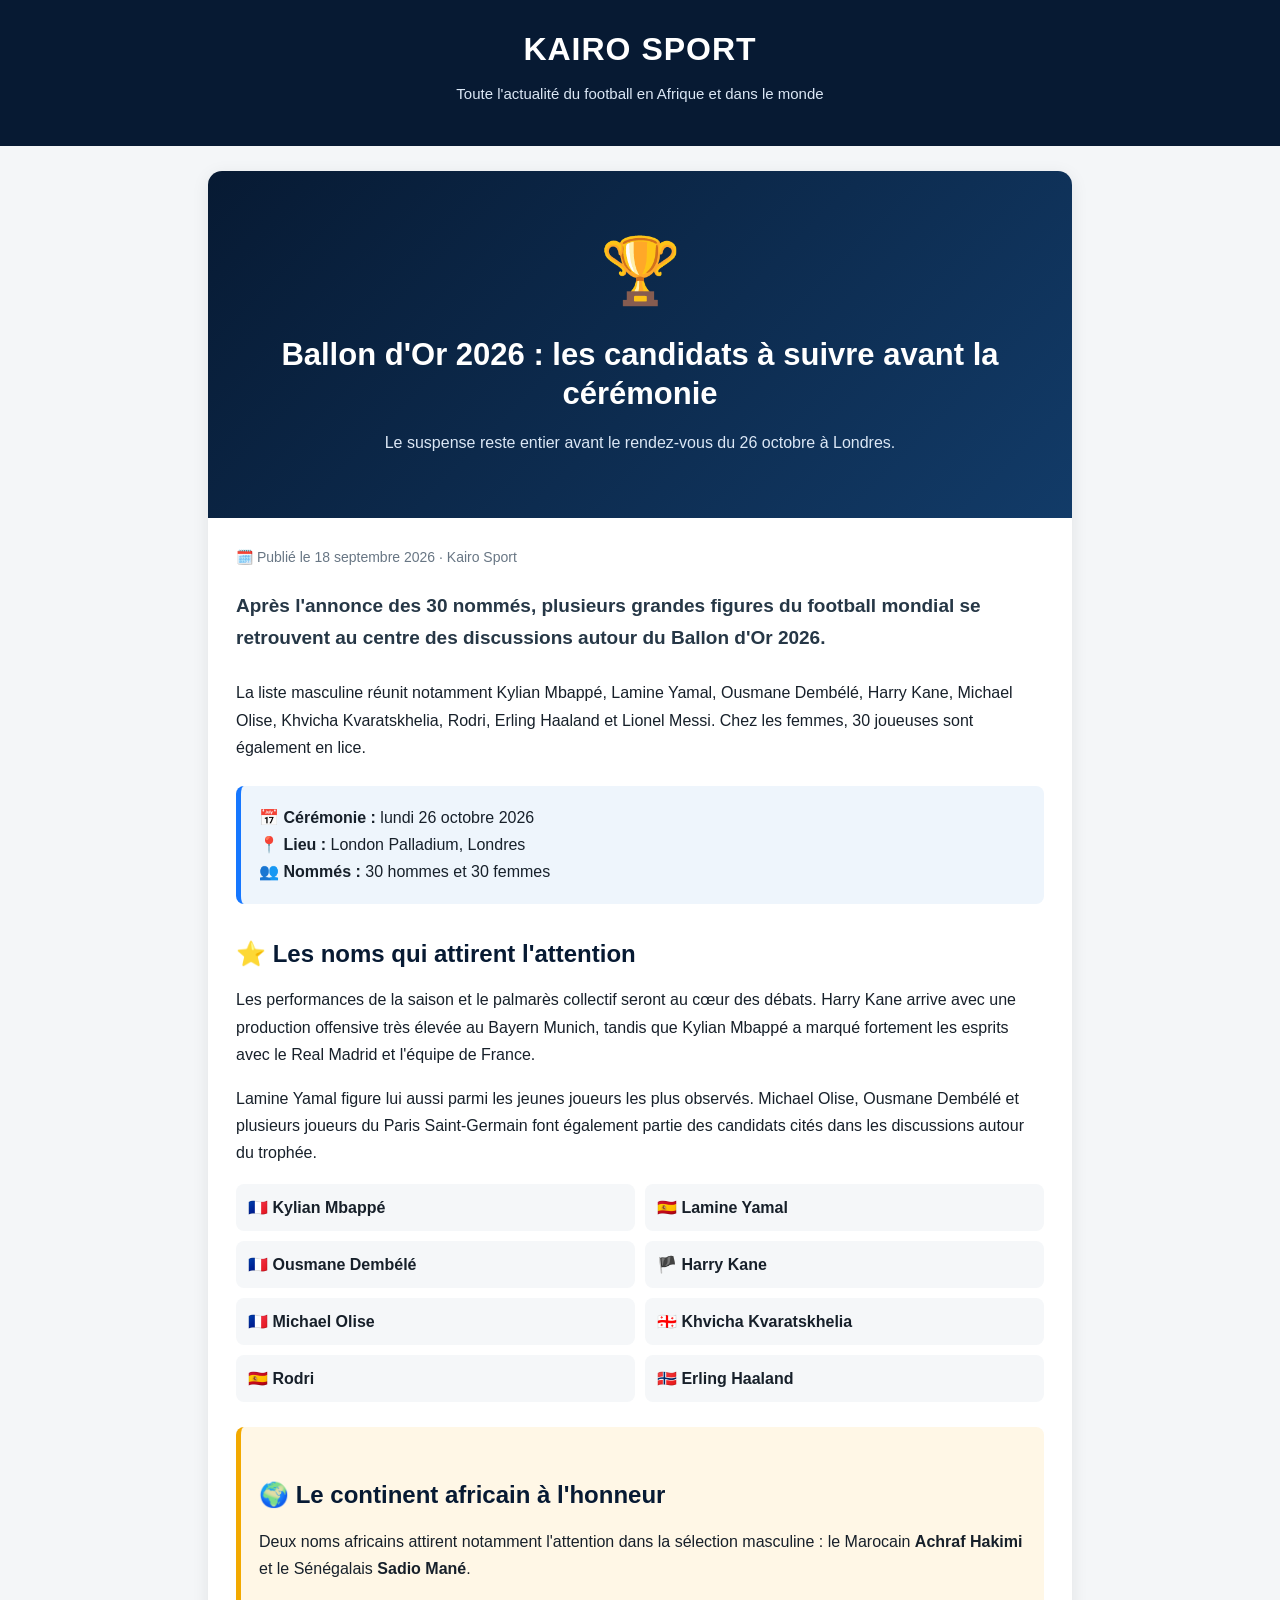
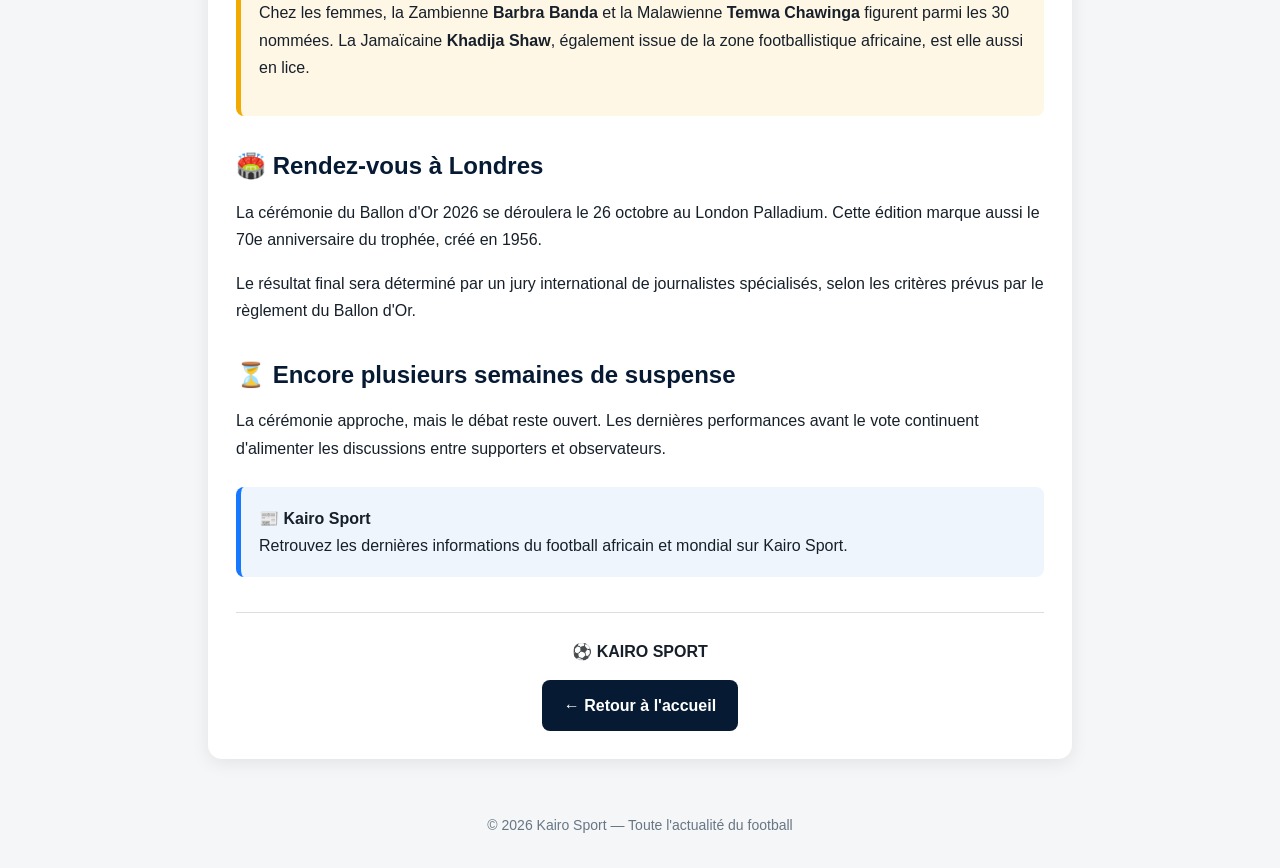
==== ballon-dor-2026-candidats.html @ 74574e75 "Ajouter article sur les candidats au Ballon d'Or 2026" ====
<!DOCTYPE html>
<html lang="fr">
<head>
  <meta charset="UTF-8">
  <meta name="viewport" content="width=device-width, initial-scale=1.0">
  <title>Ballon d'Or 2026 : les candidats à suivre avant la cérémonie | Kairo Sport</title>
  <meta name="description" content="Ballon d'Or 2026 : plusieurs joueurs et joueuses se distinguent avant la cérémonie du 26 octobre à Londres. Kairo Sport présente les principaux noms à suivre.">
  <style>
    *{box-sizing:border-box;margin:0;padding:0}
    body{font-family:Arial,Helvetica,sans-serif;background:#f4f6f8;color:#17202a;line-height:1.7}
    header{background:#071a33;color:white;padding:22px 20px;text-align:center}
    header h1{font-size:32px;margin-bottom:5px;letter-spacing:1px}
    header p{color:#dbe7f5;font-size:15px}
    .container{max-width:900px;margin:25px auto;padding:0 18px}
    .article{background:white;border-radius:14px;overflow:hidden;box-shadow:0 4px 18px rgba(0,0,0,.08)}
    .hero{background:linear-gradient(135deg,#071a33,#123b68);color:white;padding:45px 25px;text-align:center}
    .ball{font-size:65px;margin-bottom:10px}
    .hero h2{font-size:31px;line-height:1.25;margin-bottom:15px}
    .hero p{font-size:16px;color:#dbe7f5}
    .content{padding:28px}
    .date{color:#687684;font-size:14px;margin-bottom:20px}
    .intro{font-size:19px;font-weight:bold;color:#263746;margin-bottom:25px}
    h3{color:#071a33;font-size:24px;margin:30px 0 12px}
    p{margin-bottom:17px}
    .info-box{background:#eef5fc;border-left:5px solid #1677ff;padding:18px;margin:25px 0;border-radius:8px}
    .players{display:grid;grid-template-columns:repeat(2,1fr);gap:10px;margin-top:15px}
    .player{background:#f5f7f9;border-radius:8px;padding:10px 12px;font-weight:bold}
    .africa{background:#fff7e6;border-left:5px solid #f2a900;padding:18px;border-radius:8px;margin:25px 0}
    .share{margin-top:35px;padding-top:25px;border-top:1px solid #ddd;text-align:center}
    .home-button{display:inline-block;margin-top:15px;padding:12px 22px;background:#071a33;color:white;text-decoration:none;border-radius:8px;font-weight:bold}
    footer{text-align:center;padding:30px 15px;color:#687684;font-size:14px}
    @media(max-width:650px){header h1{font-size:26px}.hero h2{font-size:25px}.content{padding:20px}.players{grid-template-columns:1fr}}
  </style>
</head>
<body>
<header>
  <h1>KAIRO SPORT</h1>
  <p>Toute l'actualité du football en Afrique et dans le monde</p>
</header>
<div class="container">
  <article class="article">
    <section class="hero">
      <div class="ball">🏆</div>
      <h2>Ballon d'Or 2026 : les candidats à suivre avant la cérémonie</h2>
      <p>Le suspense reste entier avant le rendez-vous du 26 octobre à Londres.</p>
    </section>
    <div class="content">
      <div class="date">🗓️ Publié le 18 septembre 2026 · Kairo Sport</div>

      <p class="intro">Après l'annonce des 30 nommés, plusieurs grandes figures du football mondial se retrouvent au centre des discussions autour du Ballon d'Or 2026.</p>

      <p>La liste masculine réunit notamment Kylian Mbappé, Lamine Yamal, Ousmane Dembélé, Harry Kane, Michael Olise, Khvicha Kvaratskhelia, Rodri, Erling Haaland et Lionel Messi. Chez les femmes, 30 joueuses sont également en lice.</p>

      <div class="info-box">
        <strong>📅 Cérémonie :</strong> lundi 26 octobre 2026<br>
        <strong>📍 Lieu :</strong> London Palladium, Londres<br>
        <strong>👥 Nommés :</strong> 30 hommes et 30 femmes
      </div>

      <h3>⭐ Les noms qui attirent l'attention</h3>
      <p>Les performances de la saison et le palmarès collectif seront au cœur des débats. Harry Kane arrive avec une production offensive très élevée au Bayern Munich, tandis que Kylian Mbappé a marqué fortement les esprits avec le Real Madrid et l'équipe de France.</p>
      <p>Lamine Yamal figure lui aussi parmi les jeunes joueurs les plus observés. Michael Olise, Ousmane Dembélé et plusieurs joueurs du Paris Saint-Germain font également partie des candidats cités dans les discussions autour du trophée.</p>

      <div class="players">
        <div class="player">🇫🇷 Kylian Mbappé</div>
        <div class="player">🇪🇸 Lamine Yamal</div>
        <div class="player">🇫🇷 Ousmane Dembélé</div>
        <div class="player">🏴 Harry Kane</div>
        <div class="player">🇫🇷 Michael Olise</div>
        <div class="player">🇬🇪 Khvicha Kvaratskhelia</div>
        <div class="player">🇪🇸 Rodri</div>
        <div class="player">🇳🇴 Erling Haaland</div>
      </div>

      <div class="africa">
        <h3>🌍 Le continent africain à l'honneur</h3>
        <p>Deux noms africains attirent notamment l'attention dans la sélection masculine : le Marocain <strong>Achraf Hakimi</strong> et le Sénégalais <strong>Sadio Mané</strong>.</p>
        <p>Chez les femmes, la Zambienne <strong>Barbra Banda</strong> et la Malawienne <strong>Temwa Chawinga</strong> figurent parmi les 30 nommées. La Jamaïcaine <strong>Khadija Shaw</strong>, également issue de la zone footballistique africaine, est elle aussi en lice.</p>
      </div>

      <h3>🏟️ Rendez-vous à Londres</h3>
      <p>La cérémonie du Ballon d'Or 2026 se déroulera le 26 octobre au London Palladium. Cette édition marque aussi le 70e anniversaire du trophée, créé en 1956.</p>
      <p>Le résultat final sera déterminé par un jury international de journalistes spécialisés, selon les critères prévus par le règlement du Ballon d'Or.</p>

      <h3>⏳ Encore plusieurs semaines de suspense</h3>
      <p>La cérémonie approche, mais le débat reste ouvert. Les dernières performances avant le vote continuent d'alimenter les discussions entre supporters et observateurs.</p>

      <div class="info-box">
        <strong>📰 Kairo Sport</strong><br>
        Retrouvez les dernières informations du football africain et mondial sur Kairo Sport.
      </div>

      <div class="share">
        <strong>⚽ KAIRO SPORT</strong><br>
        <a class="home-button" href="index.html">← Retour à l'accueil</a>
      </div>
    </div>
  </article>
</div>
<footer>© 2026 Kairo Sport — Toute l'actualité du football</footer>
</body>
</html>
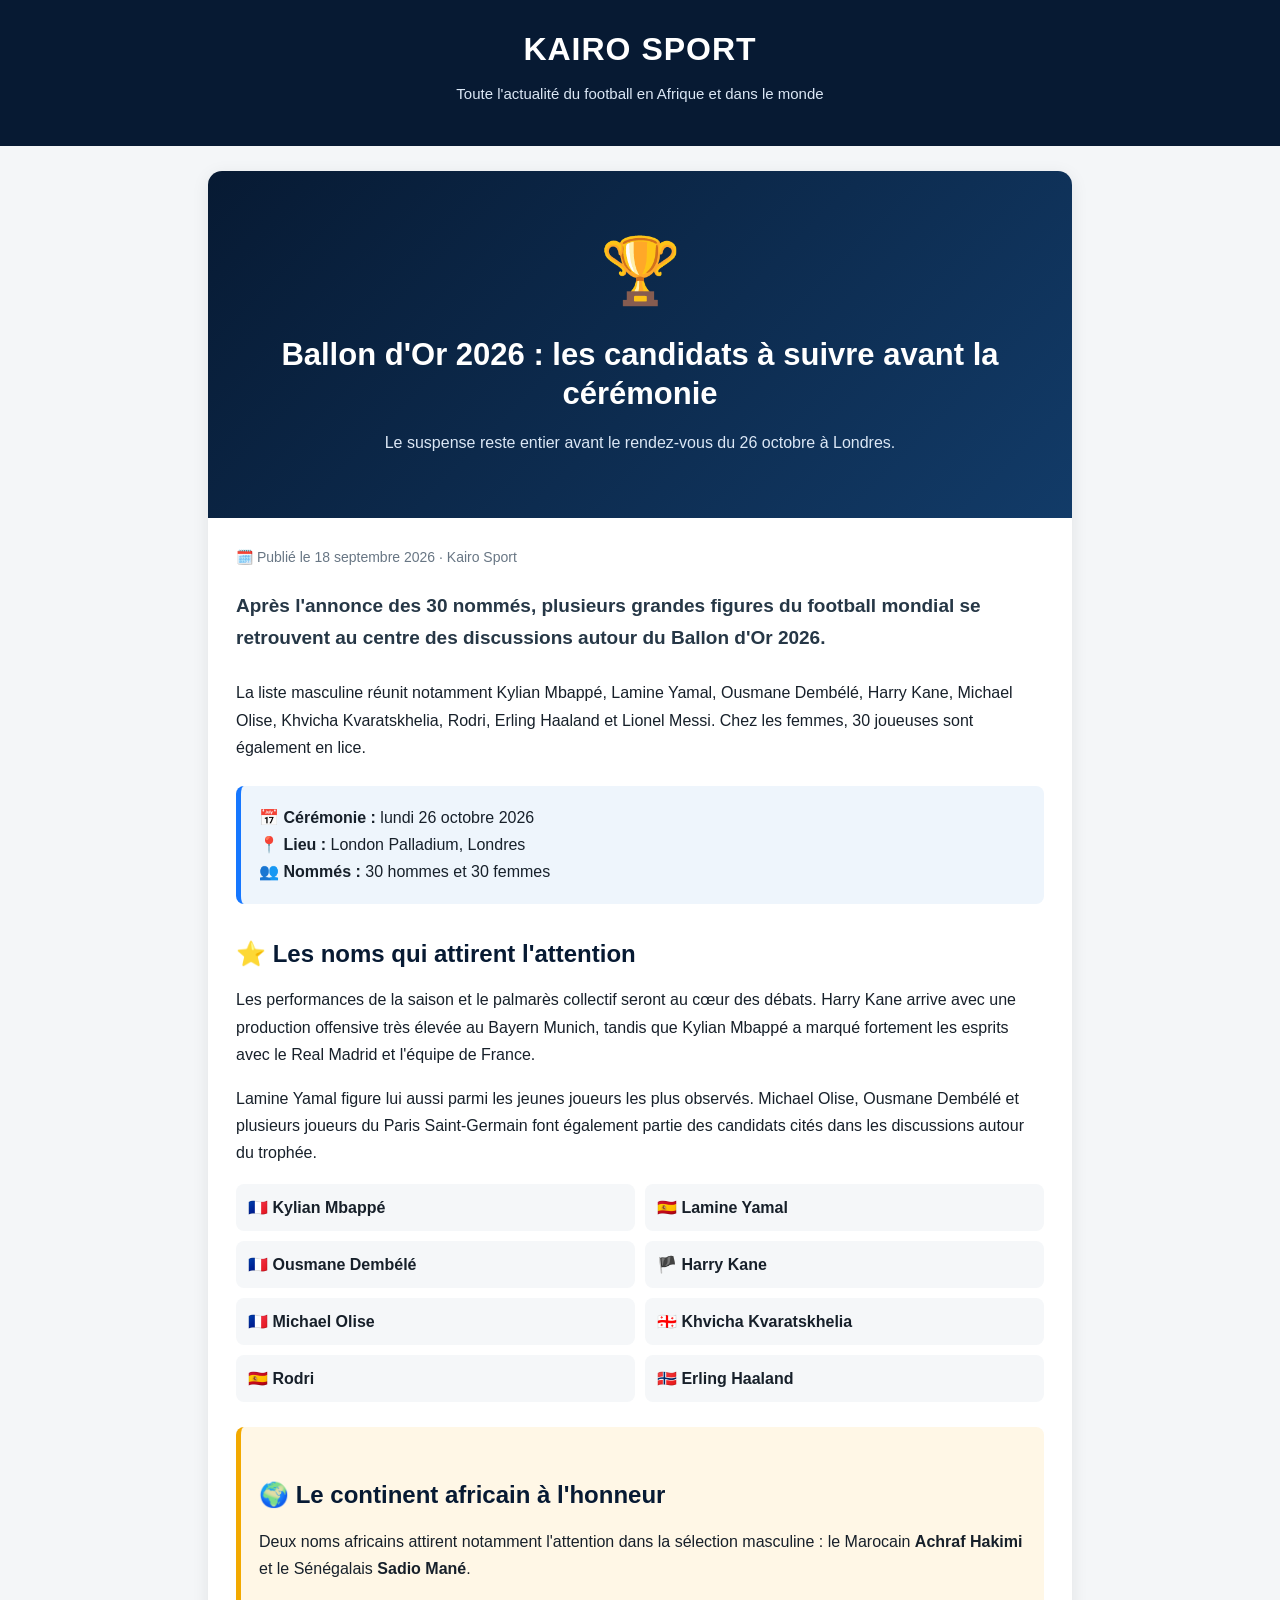
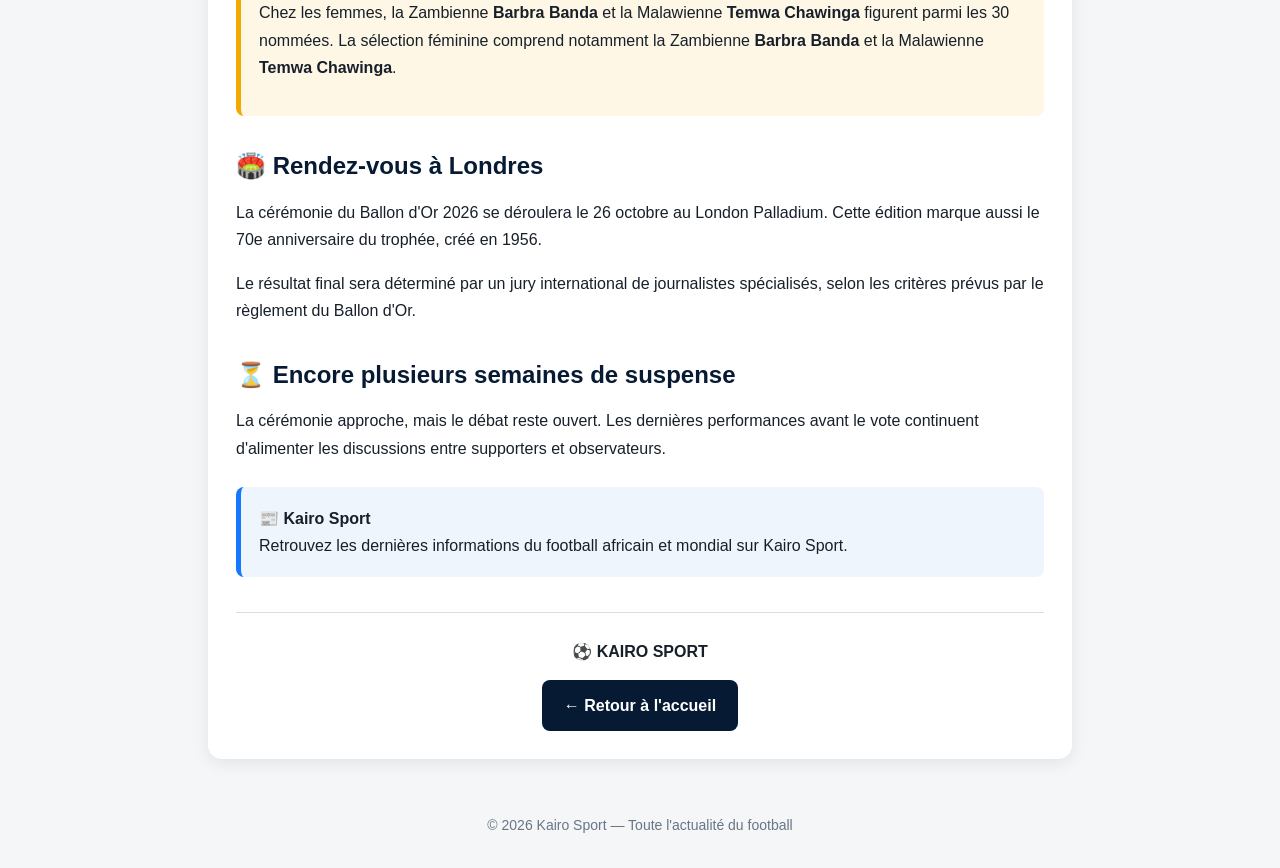
==== commit c13e4839: "Corriger la présentation des candidates africaines" ====
--- a/ballon-dor-2026-candidats.html
+++ b/ballon-dor-2026-candidats.html
@@ -75,7 +75,7 @@
       <div class="africa">
         <h3>🌍 Le continent africain à l'honneur</h3>
         <p>Deux noms africains attirent notamment l'attention dans la sélection masculine : le Marocain <strong>Achraf Hakimi</strong> et le Sénégalais <strong>Sadio Mané</strong>.</p>
-        <p>Chez les femmes, la Zambienne <strong>Barbra Banda</strong> et la Malawienne <strong>Temwa Chawinga</strong> figurent parmi les 30 nommées. La Jamaïcaine <strong>Khadija Shaw</strong>, également issue de la zone footballistique africaine, est elle aussi en lice.</p>
+        <p>Chez les femmes, la Zambienne <strong>Barbra Banda</strong> et la Malawienne <strong>Temwa Chawinga</strong> figurent parmi les 30 nommées. La sélection féminine comprend notamment la Zambienne <strong>Barbra Banda</strong> et la Malawienne <strong>Temwa Chawinga</strong>.</p>
       </div>
 
       <h3>🏟️ Rendez-vous à Londres</h3>
